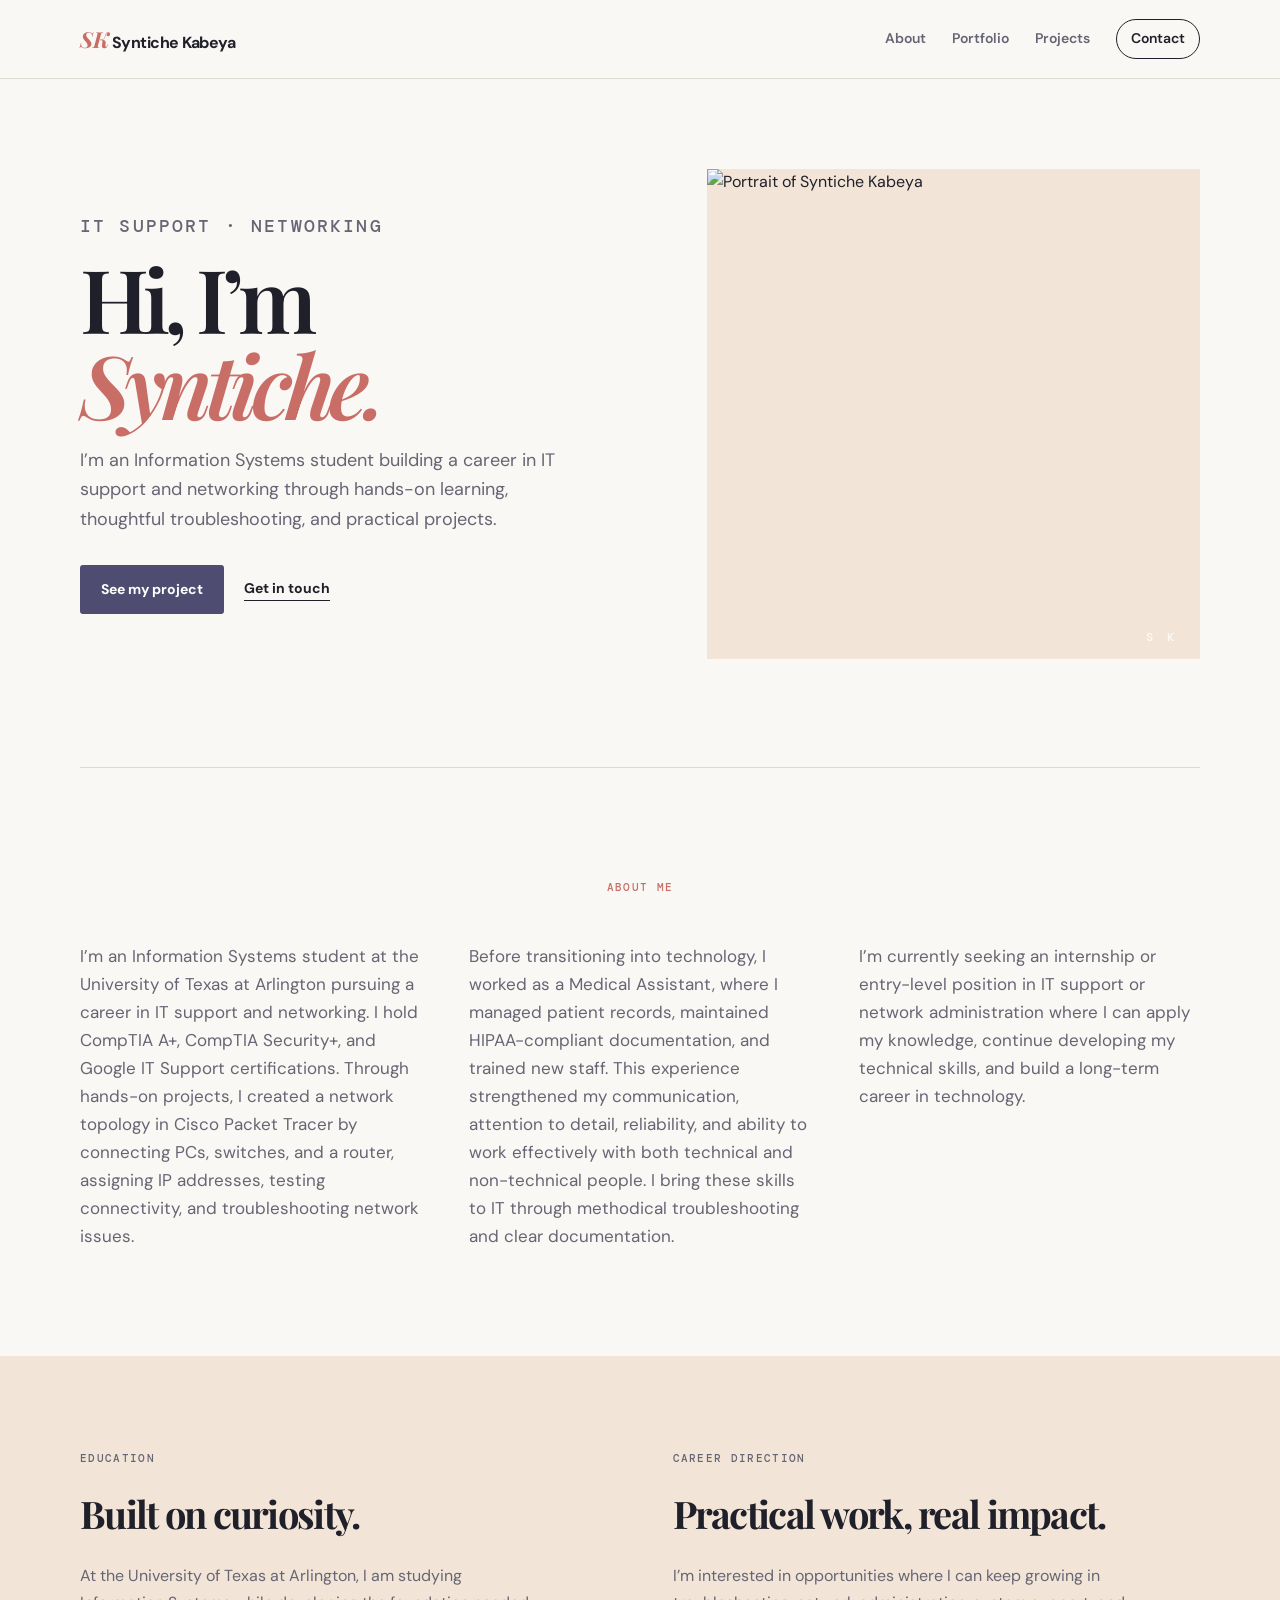
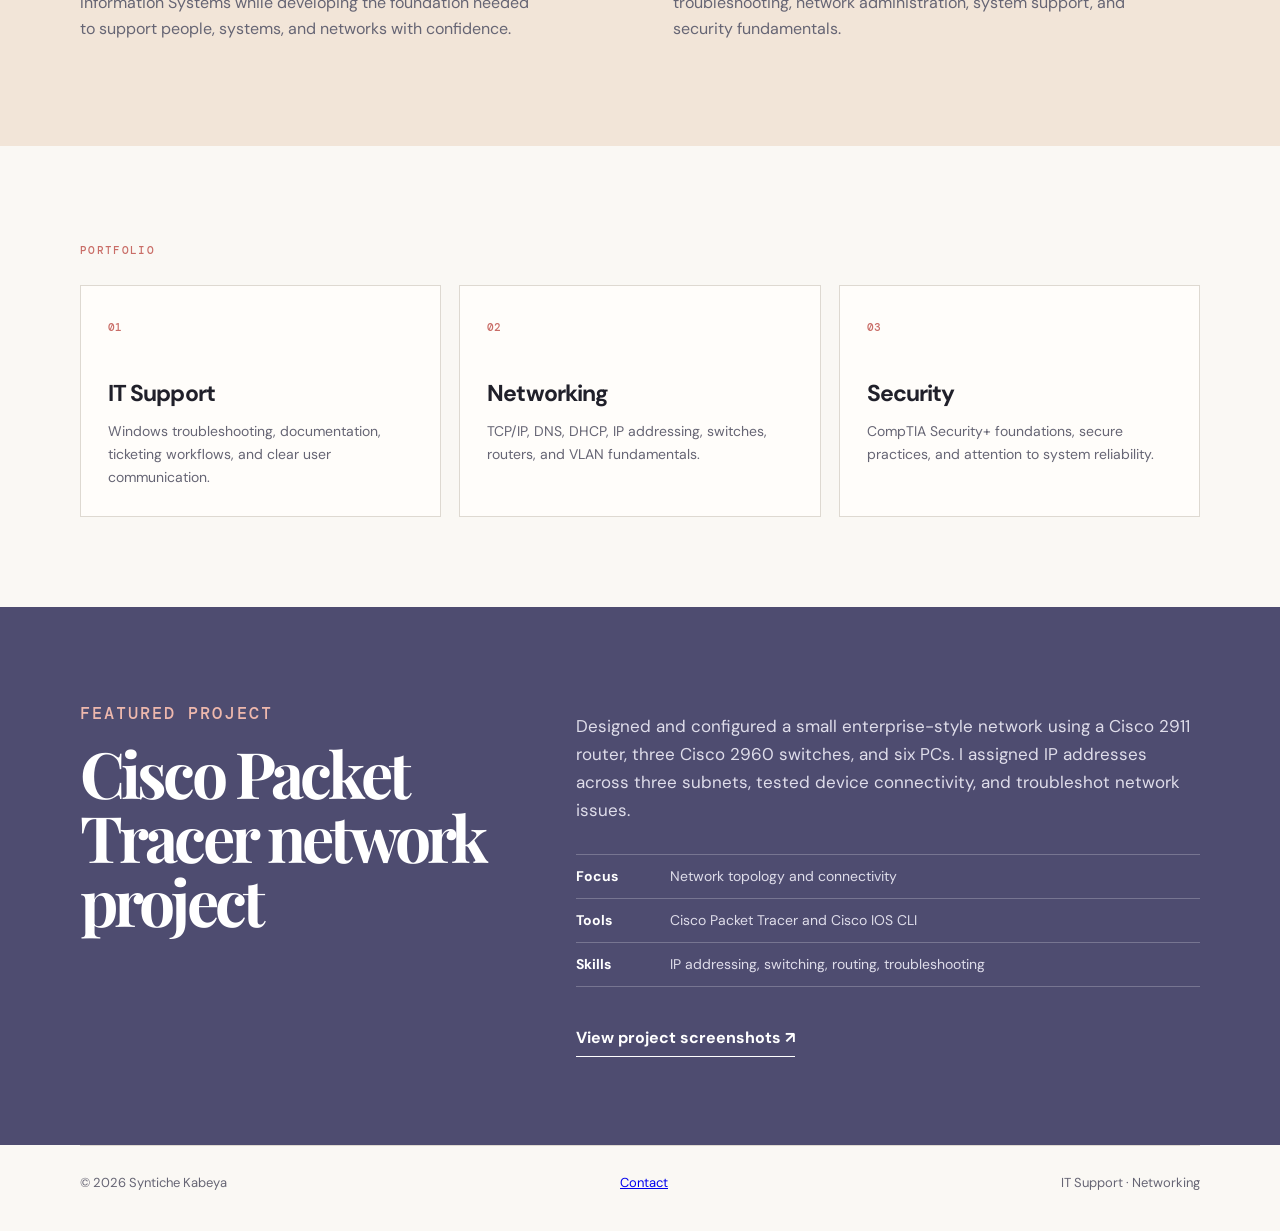
==== index.html @ 3ef498ba "Add files via upload" ====
<!doctype html>
<html lang="en">
<head>
  <meta charset="UTF-8" />
  <meta name="viewport" content="width=device-width, initial-scale=1.0" />
  <meta name="description" content="Portfolio of Syntiche Kabeya, an Information Systems student focused on IT support and networking." />
  <title>Syntiche Kabeya | Portfolio</title>
  <link rel="preconnect" href="https://fonts.googleapis.com" />
  <link rel="preconnect" href="https://fonts.gstatic.com" crossorigin />
  <link href="https://fonts.googleapis.com/css2?family=DM+Mono:wght@400;500&family=DM+Sans:opsz,wght@9..40,400;9..40,500;9..40,600;9..40,700&family=Playfair+Display:ital,wght@0,600;0,700;1,600;1,700&display=swap" rel="stylesheet" />
  <style>
    :root{--ink:#20202a;--muted:#666574;--paper:#faf8f4;--warm:#f2e5d8;--rose:#c96d67;--deep:#4e4c70;--line:#ded9d1;--white:#fffdfa}*{box-sizing:border-box}html{scroll-behavior:smooth}body{margin:0;background:var(--paper);color:var(--ink);font-family:"DM Sans",sans-serif;line-height:1.65}.wrap{width:min(1120px,calc(100% - 48px));margin:auto}.site-header{position:sticky;top:0;z-index:4;background:rgba(250,248,244,.93);backdrop-filter:blur(12px);border-bottom:1px solid var(--line)}.nav{min-height:78px;display:flex;align-items:center;justify-content:space-between;gap:20px}.brand{color:var(--ink);font-weight:700;text-decoration:none;letter-spacing:-.03em}.brand span{color:var(--rose);font-family:"Playfair Display",serif;font-style:italic;font-size:22px}.links{display:flex;align-items:center;gap:26px}.links a{color:var(--muted);font-size:14px;font-weight:600;text-decoration:none}.links a:hover{color:var(--rose)}.contact-pill{border:1px solid var(--ink);border-radius:99px;padding:7px 14px;color:var(--ink)!important}.hero{display:grid;grid-template-columns:1fr .9fr;gap:80px;align-items:center;padding:90px 0 108px}.eyebrow{margin:0 0 17px;color:var(--rose);font:500 11px "DM Mono",monospace;letter-spacing:.12em;text-transform:uppercase}.hero h1,.contact h2{margin:0;font-family:"Playfair Display",serif;font-size:clamp(48px,7vw,88px);font-weight:600;letter-spacing:-.07em;line-height:.98}.hero h1 em,.contact h2 em{color:var(--rose)}.hero p{max-width:500px;color:var(--muted);font-size:18px}.hero-actions{display:flex;gap:20px;align-items:center;margin-top:30px}.button{display:inline-block;background:var(--deep);padding:13px 21px;border-radius:3px;color:#fff;font-size:14px;font-weight:700;text-decoration:none}.quiet-link{color:var(--ink);font-size:14px;font-weight:700;text-decoration:none;border-bottom:1px solid var(--ink)}.portrait{position:relative;margin:0;min-height:490px;background:var(--warm);overflow:hidden}.portrait:after{content:"S K";position:absolute;right:22px;bottom:14px;color:#fff;opacity:.8;font:500 12px "DM Mono",monospace;letter-spacing:.3em}.portrait img{width:100%;height:490px;display:block;object-fit:cover;object-position:center 24%;filter:grayscale(100%)}.intro{padding:105px 0;border-top:1px solid var(--line)}.about-heading{text-align:center}.section-label{margin:7px 0 0;color:var(--rose);font:500 11px "DM Mono",monospace;letter-spacing:.12em;text-transform:uppercase}.about-heading h2{margin:14px 0 64px;font-family:"Playfair Display",serif;font-size:clamp(44px,6vw,70px);letter-spacing:-.065em;line-height:1}.about-heading em{color:var(--rose)}.copy{display:grid;grid-template-columns:repeat(3,1fr);gap:48px}.copy p{margin:0;color:var(--muted);font-size:17px}.story{padding:88px 0;background:var(--warm)}.story-grid{display:grid;grid-template-columns:1fr 1fr;gap:65px}.story h3{margin:18px 0;color:var(--ink);font-family:"Playfair Display",serif;font-size:38px;letter-spacing:-.045em}.story p{max-width:455px;color:var(--muted)}.skills{padding:90px 0}.skills-list{display:grid;grid-template-columns:repeat(3,1fr);gap:18px;margin-top:28px}.skill{padding:27px;border:1px solid var(--line);background:var(--white)}.skill span{font:500 11px "DM Mono",monospace;color:var(--rose)}.skill h3{margin:35px 0 7px;font-size:23px;letter-spacing:-.04em}.skill p{margin:0;color:var(--muted);font-size:14px}.project{padding:88px 0;background:var(--deep);color:#fff}.project-grid{display:grid;grid-template-columns:.8fr 1.2fr;gap:80px}.project .section-label{color:#eeb8ad}.project h2{margin:17px 0;font-family:"Playfair Display",serif;font-size:clamp(38px,5vw,64px);letter-spacing:-.06em;line-height:1}.project p{color:#dfddea;font-size:17px}.project-meta{margin:30px 0;padding:0;list-style:none;border-top:1px solid rgba(255,255,255,.23)}.project-meta li{padding:10px 0;border-bottom:1px solid rgba(255,255,255,.23);font-size:14px;color:#dfddea}.project-meta strong{display:inline-block;width:90px;color:#fff}.resource{display:inline-flex;gap:11px;align-items:center;margin-top:8px;color:#fff;text-decoration:none;font-weight:700;border-bottom:1px solid #fff;padding-bottom:4px}.contact{padding:105px 0}.contact h2{max-width:750px}.contact p{max-width:540px;margin:25px 0;color:var(--muted);font-size:17px}.email{color:var(--rose);font-family:"Playfair Display",serif;font-size:clamp(23px,3vw,36px);font-weight:600;text-decoration:none;border-bottom:1px solid var(--rose)}.footer{display:flex;justify-content:space-between;padding:26px 0 38px;border-top:1px solid var(--line);color:var(--muted);font-size:13px}@media(max-width:720px){.wrap{width:min(100% - 32px,1120px)}.nav{min-height:65px}.links{gap:12px}.links a:not(.contact-pill){display:none}.hero,.story-grid,.project-grid,.copy{grid-template-columns:1fr;gap:36px}.hero{padding:65px 0}.portrait{min-height:380px}.portrait img{height:380px}.intro,.skills,.contact{padding:70px 0}.about-heading h2{margin-bottom:38px}.story{padding:70px 0}.skills-list{grid-template-columns:1fr}.project{padding:70px 0}.footer{flex-direction:column;gap:8px}}
    .contact{position:relative;overflow:hidden;max-width:none;margin:0;padding:108px max(24px,calc((100% - 1120px)/2));background:#b6937e;color:#24242a;text-align:center}.contact:before,.contact:after{content:"";position:absolute;border-radius:50%;pointer-events:none}.contact:before{width:680px;height:680px;top:-410px;left:-140px;border:76px solid rgba(255,250,245,.38);box-shadow:500px 155px 0 -105px rgba(255,250,245,.31),930px -150px 0 -28px rgba(255,250,245,.32)}.contact:after{width:520px;height:520px;right:-210px;bottom:-280px;border:72px solid rgba(255,250,245,.38);box-shadow:-650px 220px 0 -45px rgba(255,250,245,.28)}.contact>*{position:relative;z-index:1}.contact .section-label{color:#5f3f37;margin:0}.contact h2{margin:14px auto 28px;font-family:"DM Sans",sans-serif;font-size:clamp(46px,6vw,78px);font-weight:600;letter-spacing:-.065em;line-height:1}.contact p{max-width:740px;margin:0 auto;color:#29272b;font-size:clamp(18px,2vw,27px);line-height:1.45}.contact-links{display:flex;flex-direction:column;align-items:flex-start;width:min(740px,100%);margin:64px auto 0;gap:26px}.contact-link{color:#29272b;font-family:"DM Sans",sans-serif;font-size:clamp(30px,4vw,52px);font-weight:500;letter-spacing:-.055em;text-decoration:none;border-bottom:2px solid currentColor;line-height:1.1}.contact-link:hover{color:#fff8f2}.contact .email{color:#29272b;font-family:"DM Sans",sans-serif;font-size:clamp(30px,4vw,52px);font-weight:500;border-bottom:2px solid currentColor}.contact .email:hover{color:#fff8f2}@media(max-width:720px){.contact{padding:76px 24px}.contact-links{margin-top:45px;gap:21px}.contact p{font-size:18px}}
  </style>
  <style>.portrait img{filter:none}</style>
  <style>.about-heading h2{display:none}.about-heading{margin-bottom:48px}</style>
</head>
<body>
  <header class="site-header"><nav class="nav wrap" aria-label="Main navigation"><a class="brand" href="index.html"><span>SK</span> Syntiche Kabeya</a><div class="links"><a href="about.html">About</a><a href="portfolio.html">Portfolio</a><a href="projects.html">Projects</a><a class="contact-pill" href="contact.html">Contact</a></div></nav></header>
  <main id="top">
    <section class="hero wrap">
      <div><p class="eyebrow">IT Support · Networking</p><h1>Hi, I’m<br /><em>Syntiche.</em></h1><p>I’m an Information Systems student building a career in IT support and networking through hands-on learning, thoughtful troubleshooting, and practical projects.</p><div class="hero-actions"><a class="button" href="projects.html">See my project</a><a class="quiet-link" href="contact.html">Get in touch</a></div></div>
      <figure class="portrait"><img src="images/syntiche-portrait.jpg" alt="Portrait of Syntiche Kabeya" /></figure>
    </section>
    <section id="about" class="intro wrap"><div class="about-heading"><p class="section-label">About me</p><h2>Learning systems.<br /><em>Solving</em> problems.</h2></div><div class="copy"><p>I’m an Information Systems student at the University of Texas at Arlington pursuing a career in IT support and networking. I hold CompTIA A+, CompTIA Security+, and Google IT Support certifications. Through hands-on projects, I created a network topology in Cisco Packet Tracer by connecting PCs, switches, and a router, assigning IP addresses, testing connectivity, and troubleshooting network issues.</p><p>Before transitioning into technology, I worked as a Medical Assistant, where I managed patient records, maintained HIPAA-compliant documentation, and trained new staff. This experience strengthened my communication, attention to detail, reliability, and ability to work effectively with both technical and non-technical people. I bring these skills to IT through methodical troubleshooting and clear documentation.</p><p>I’m currently seeking an internship or entry-level position in IT support or network administration where I can apply my knowledge, continue developing my technical skills, and build a long-term career in technology.</p></div></section>
    <section class="story"><div class="story-grid wrap"><div><p class="section-label">Education</p><h3>Built on curiosity.</h3><p>At the University of Texas at Arlington, I am studying Information Systems while developing the foundation needed to support people, systems, and networks with confidence.</p></div><div><p class="section-label">Career direction</p><h3>Practical work, real impact.</h3><p>I’m interested in opportunities where I can keep growing in troubleshooting, network administration, system support, and security fundamentals.</p></div></div></section>
    <section id="skills" class="skills wrap"><p class="section-label">Portfolio</p><div class="skills-list"><article class="skill"><span>01</span><h3>IT Support</h3><p>Windows troubleshooting, documentation, ticketing workflows, and clear user communication.</p></article><article class="skill"><span>02</span><h3>Networking</h3><p>TCP/IP, DNS, DHCP, IP addressing, switches, routers, and VLAN fundamentals.</p></article><article class="skill"><span>03</span><h3>Security</h3><p>CompTIA Security+ foundations, secure practices, and attention to system reliability.</p></article></div></section>
    <section id="projects" class="project"><div class="project-grid wrap"><div><p class="section-label">Featured project</p><h2>Cisco Packet Tracer network project</h2></div><div><p>Designed and configured a small enterprise-style network using a Cisco 2911 router, three Cisco 2960 switches, and six PCs. I assigned IP addresses across three subnets, tested device connectivity, and troubleshot network issues.</p><ul class="project-meta"><li><strong>Focus</strong> Network topology and connectivity</li><li><strong>Tools</strong> Cisco Packet Tracer and Cisco IOS CLI</li><li><strong>Skills</strong> IP addressing, switching, routing, troubleshooting</li></ul><a class="resource" href="resources.pdf" target="_blank" rel="noopener">View project screenshots ↗</a></div></div></section>
  </main>
  <footer class="footer wrap"><span>© 2026 Syntiche Kabeya</span><a href="contact.html">Contact</a><span>IT Support · Networking</span></footer>
</body>
</html>
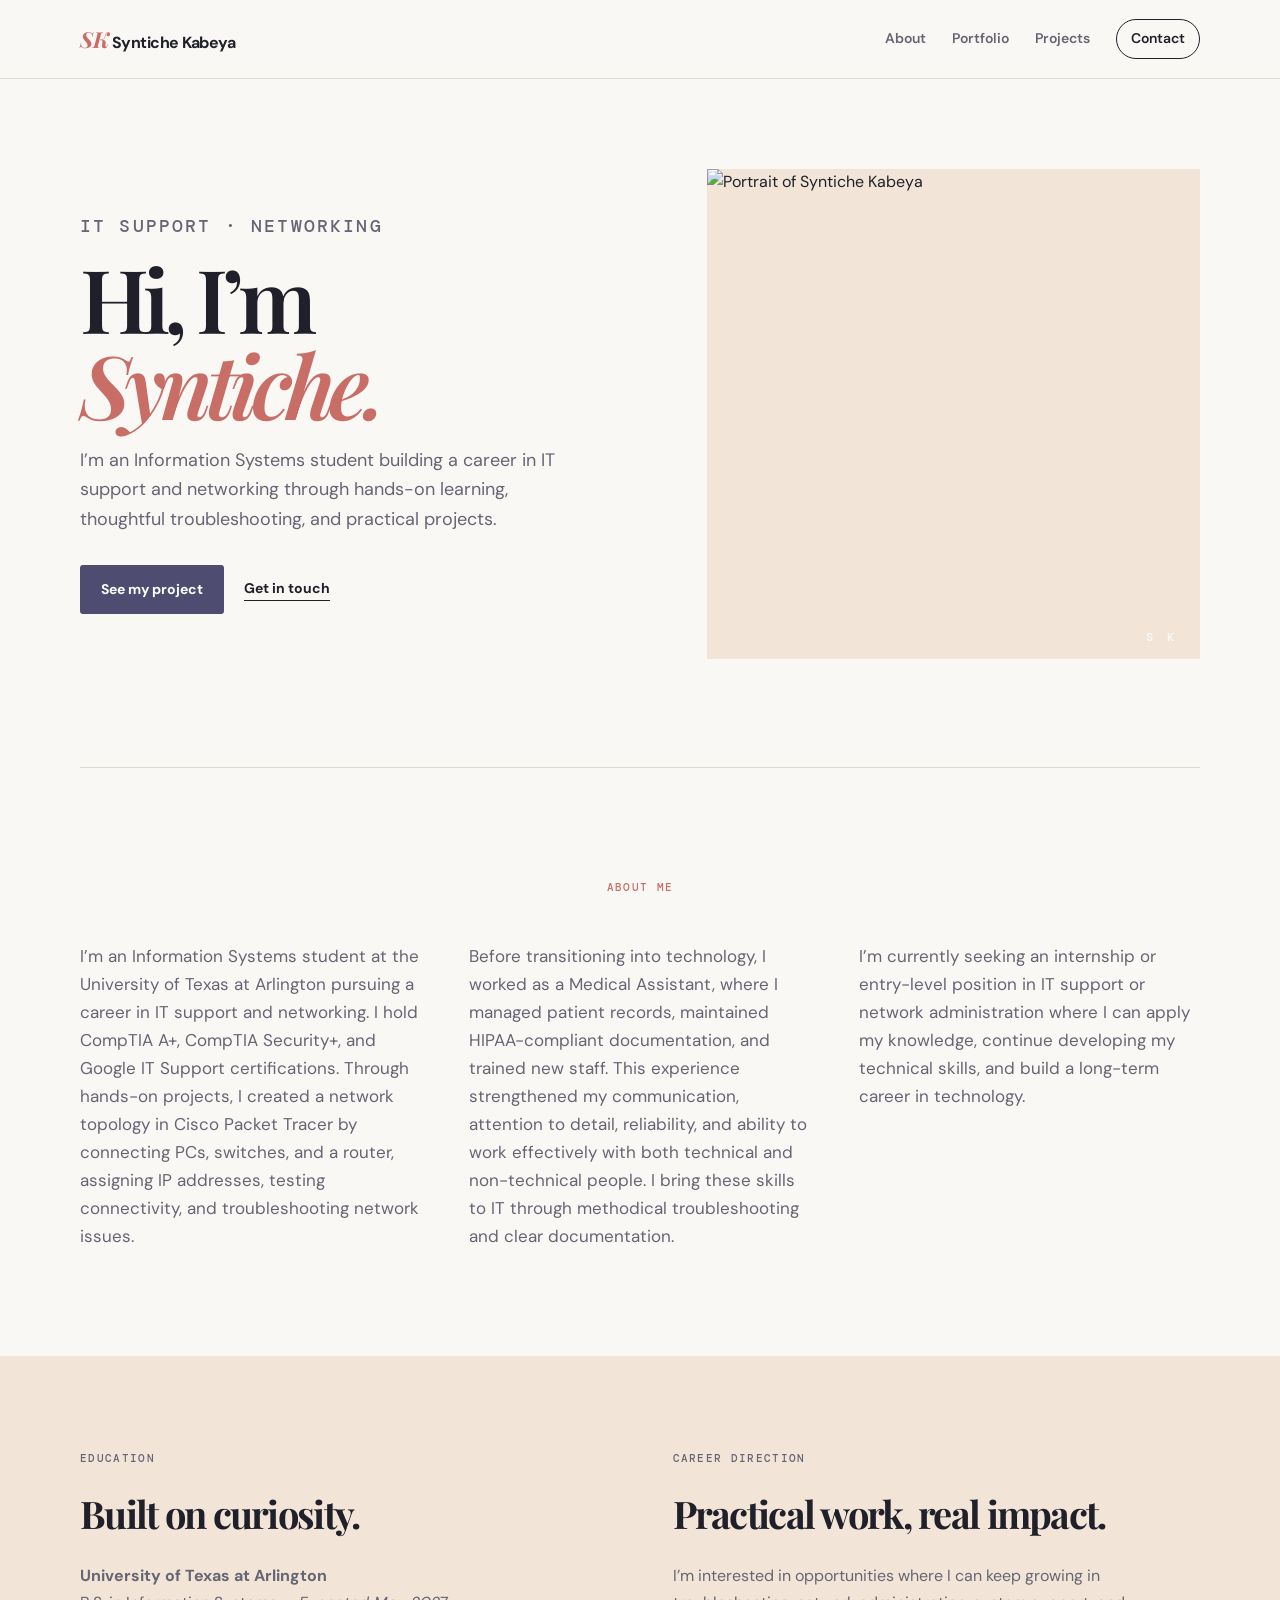
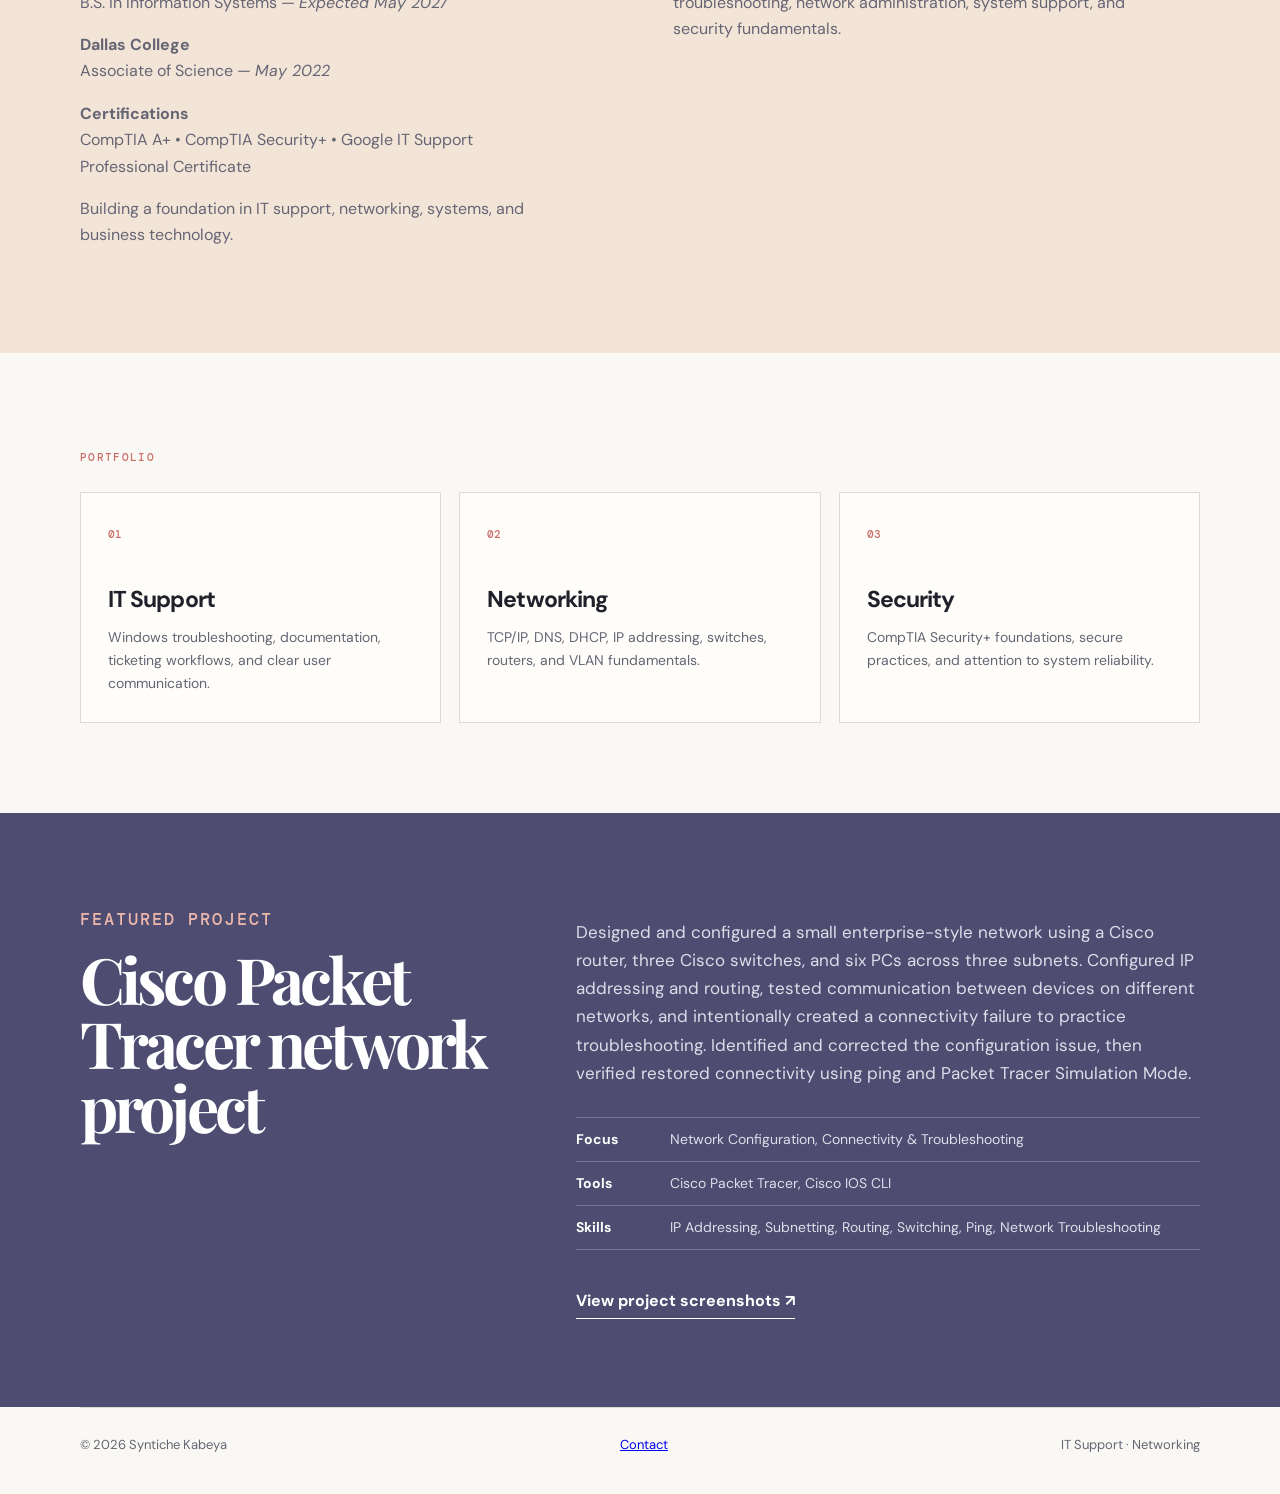
==== commit acb9c597: "Add files via upload" ====
--- a/index.html
+++ b/index.html
@@ -23,9 +23,9 @@
       <figure class="portrait"><img src="images/syntiche-portrait.jpg" alt="Portrait of Syntiche Kabeya" /></figure>
     </section>
     <section id="about" class="intro wrap"><div class="about-heading"><p class="section-label">About me</p><h2>Learning systems.<br /><em>Solving</em> problems.</h2></div><div class="copy"><p>I’m an Information Systems student at the University of Texas at Arlington pursuing a career in IT support and networking. I hold CompTIA A+, CompTIA Security+, and Google IT Support certifications. Through hands-on projects, I created a network topology in Cisco Packet Tracer by connecting PCs, switches, and a router, assigning IP addresses, testing connectivity, and troubleshooting network issues.</p><p>Before transitioning into technology, I worked as a Medical Assistant, where I managed patient records, maintained HIPAA-compliant documentation, and trained new staff. This experience strengthened my communication, attention to detail, reliability, and ability to work effectively with both technical and non-technical people. I bring these skills to IT through methodical troubleshooting and clear documentation.</p><p>I’m currently seeking an internship or entry-level position in IT support or network administration where I can apply my knowledge, continue developing my technical skills, and build a long-term career in technology.</p></div></section>
-    <section class="story"><div class="story-grid wrap"><div><p class="section-label">Education</p><h3>Built on curiosity.</h3><p>At the University of Texas at Arlington, I am studying Information Systems while developing the foundation needed to support people, systems, and networks with confidence.</p></div><div><p class="section-label">Career direction</p><h3>Practical work, real impact.</h3><p>I’m interested in opportunities where I can keep growing in troubleshooting, network administration, system support, and security fundamentals.</p></div></div></section>
+    <section class="story"><div class="story-grid wrap"><div><p class="section-label">Education</p><h3>Built on curiosity.</h3><p><strong>University of Texas at Arlington</strong><br>B.S. in Information Systems &mdash; <em>Expected May 2027</em></p><p><strong>Dallas College</strong><br>Associate of Science &mdash; <em>May 2022</em></p><p><strong>Certifications</strong><br>CompTIA A+ &bull; CompTIA Security+ &bull; Google IT Support Professional Certificate</p><p>Building a foundation in IT support, networking, systems, and business technology.</p></div><div><p class="section-label">Career direction</p><h3>Practical work, real impact.</h3><p>I’m interested in opportunities where I can keep growing in troubleshooting, network administration, system support, and security fundamentals.</p></div></div></section>
     <section id="skills" class="skills wrap"><p class="section-label">Portfolio</p><div class="skills-list"><article class="skill"><span>01</span><h3>IT Support</h3><p>Windows troubleshooting, documentation, ticketing workflows, and clear user communication.</p></article><article class="skill"><span>02</span><h3>Networking</h3><p>TCP/IP, DNS, DHCP, IP addressing, switches, routers, and VLAN fundamentals.</p></article><article class="skill"><span>03</span><h3>Security</h3><p>CompTIA Security+ foundations, secure practices, and attention to system reliability.</p></article></div></section>
-    <section id="projects" class="project"><div class="project-grid wrap"><div><p class="section-label">Featured project</p><h2>Cisco Packet Tracer network project</h2></div><div><p>Designed and configured a small enterprise-style network using a Cisco 2911 router, three Cisco 2960 switches, and six PCs. I assigned IP addresses across three subnets, tested device connectivity, and troubleshot network issues.</p><ul class="project-meta"><li><strong>Focus</strong> Network topology and connectivity</li><li><strong>Tools</strong> Cisco Packet Tracer and Cisco IOS CLI</li><li><strong>Skills</strong> IP addressing, switching, routing, troubleshooting</li></ul><a class="resource" href="resources.pdf" target="_blank" rel="noopener">View project screenshots ↗</a></div></div></section>
+    <section id="projects" class="project"><div class="project-grid wrap"><div><p class="section-label">Featured project</p><h2>Cisco Packet Tracer network project</h2></div><div><p>Designed and configured a small enterprise-style network using a Cisco router, three Cisco switches, and six PCs across three subnets. Configured IP addressing and routing, tested communication between devices on different networks, and intentionally created a connectivity failure to practice troubleshooting. Identified and corrected the configuration issue, then verified restored connectivity using ping and Packet Tracer Simulation Mode.</p><ul class="project-meta"><li><strong>Focus</strong> Network Configuration, Connectivity &amp; Troubleshooting</li><li><strong>Tools</strong> Cisco Packet Tracer, Cisco IOS CLI</li><li><strong>Skills</strong> IP Addressing, Subnetting, Routing, Switching, Ping, Network Troubleshooting</li></ul><a class="resource" href="resources.pdf" target="_blank" rel="noopener">View project screenshots ↗</a></div></div></section>
   </main>
   <footer class="footer wrap"><span>© 2026 Syntiche Kabeya</span><a href="contact.html">Contact</a><span>IT Support · Networking</span></footer>
 </body>
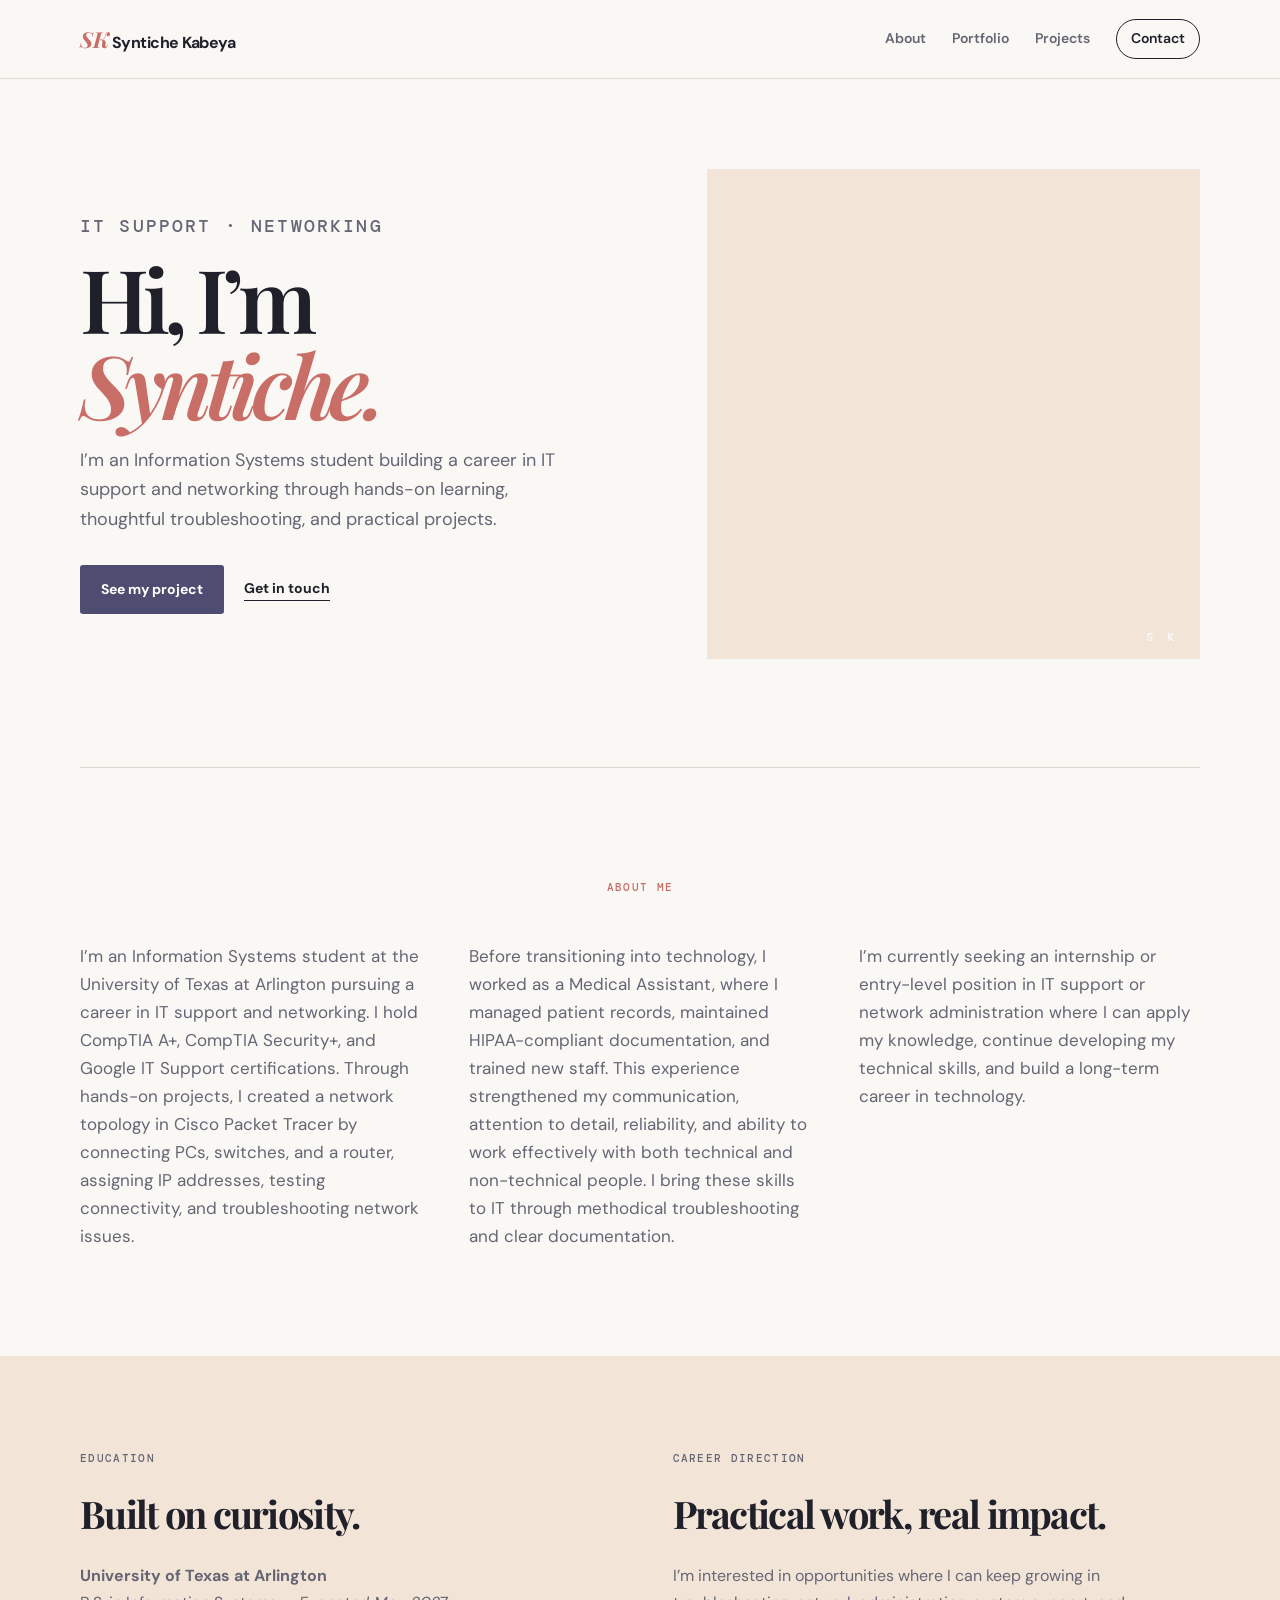
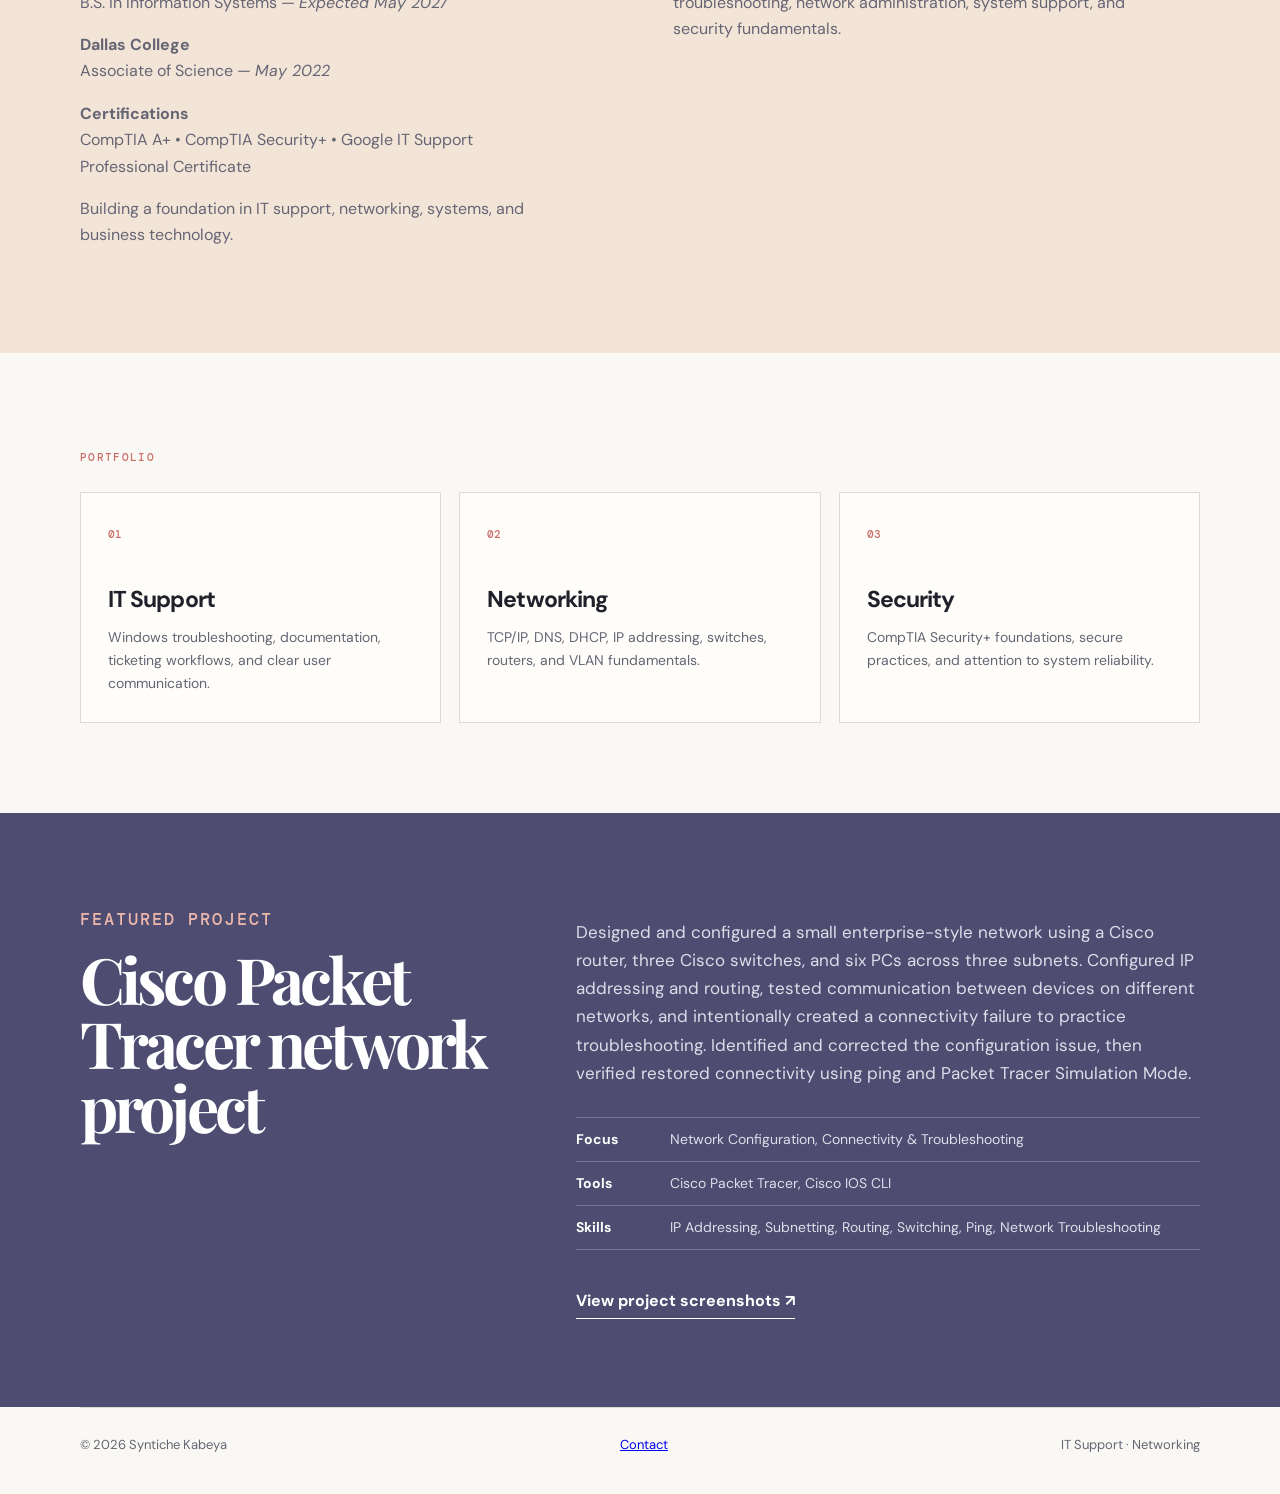
==== commit ecb1d5a9: "Change portrait image source in index.html Updated the portrait image source in the hero section." ====
--- a/index.html
+++ b/index.html
@@ -20,7 +20,7 @@
   <main id="top">
     <section class="hero wrap">
       <div><p class="eyebrow">IT Support · Networking</p><h1>Hi, I’m<br /><em>Syntiche.</em></h1><p>I’m an Information Systems student building a career in IT support and networking through hands-on learning, thoughtful troubleshooting, and practical projects.</p><div class="hero-actions"><a class="button" href="projects.html">See my project</a><a class="quiet-link" href="contact.html">Get in touch</a></div></div>
-      <figure class="portrait"><img src="images/syntiche-portrait.jpg" alt="Portrait of Syntiche Kabeya" /></figure>
+      <figure class="portrait"><src="portrait.jpeg" alt="Portrait of Syntiche Kabeya" /></figure>
     </section>
     <section id="about" class="intro wrap"><div class="about-heading"><p class="section-label">About me</p><h2>Learning systems.<br /><em>Solving</em> problems.</h2></div><div class="copy"><p>I’m an Information Systems student at the University of Texas at Arlington pursuing a career in IT support and networking. I hold CompTIA A+, CompTIA Security+, and Google IT Support certifications. Through hands-on projects, I created a network topology in Cisco Packet Tracer by connecting PCs, switches, and a router, assigning IP addresses, testing connectivity, and troubleshooting network issues.</p><p>Before transitioning into technology, I worked as a Medical Assistant, where I managed patient records, maintained HIPAA-compliant documentation, and trained new staff. This experience strengthened my communication, attention to detail, reliability, and ability to work effectively with both technical and non-technical people. I bring these skills to IT through methodical troubleshooting and clear documentation.</p><p>I’m currently seeking an internship or entry-level position in IT support or network administration where I can apply my knowledge, continue developing my technical skills, and build a long-term career in technology.</p></div></section>
     <section class="story"><div class="story-grid wrap"><div><p class="section-label">Education</p><h3>Built on curiosity.</h3><p><strong>University of Texas at Arlington</strong><br>B.S. in Information Systems &mdash; <em>Expected May 2027</em></p><p><strong>Dallas College</strong><br>Associate of Science &mdash; <em>May 2022</em></p><p><strong>Certifications</strong><br>CompTIA A+ &bull; CompTIA Security+ &bull; Google IT Support Professional Certificate</p><p>Building a foundation in IT support, networking, systems, and business technology.</p></div><div><p class="section-label">Career direction</p><h3>Practical work, real impact.</h3><p>I’m interested in opportunities where I can keep growing in troubleshooting, network administration, system support, and security fundamentals.</p></div></div></section>
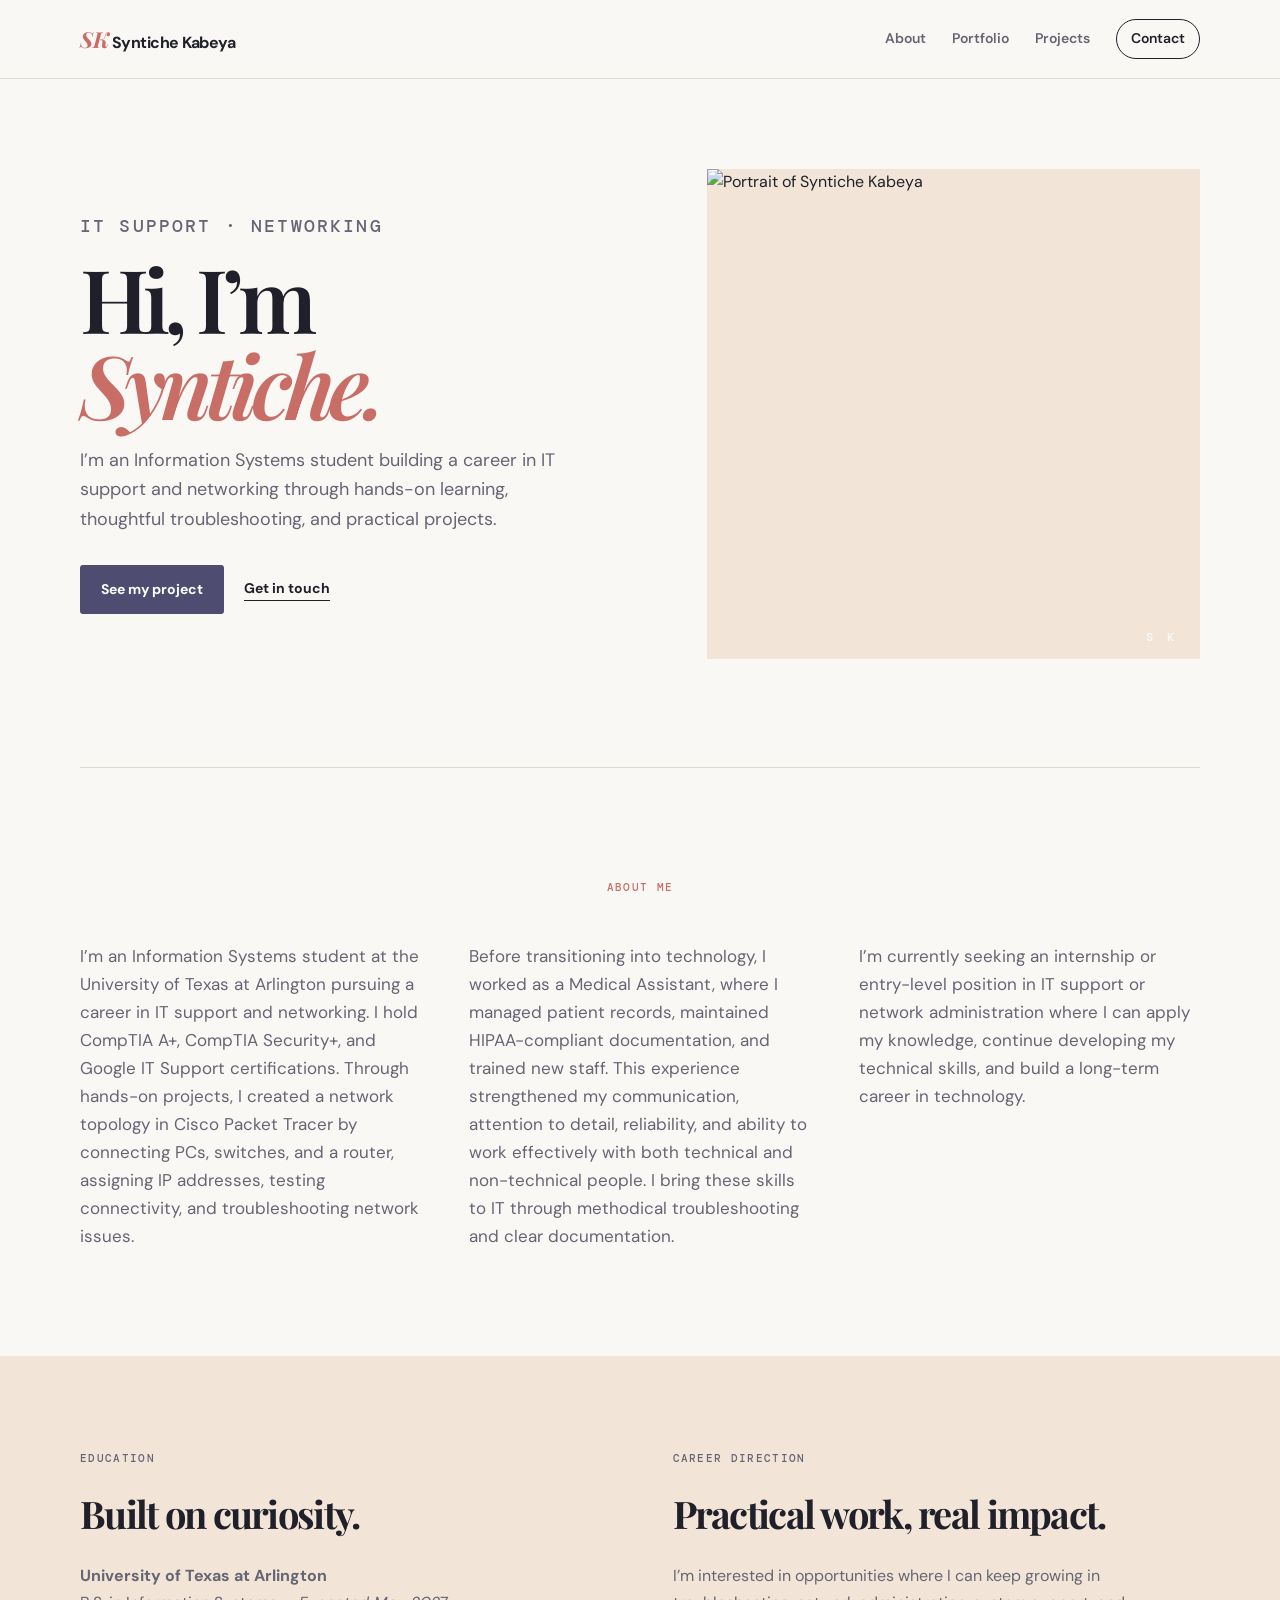
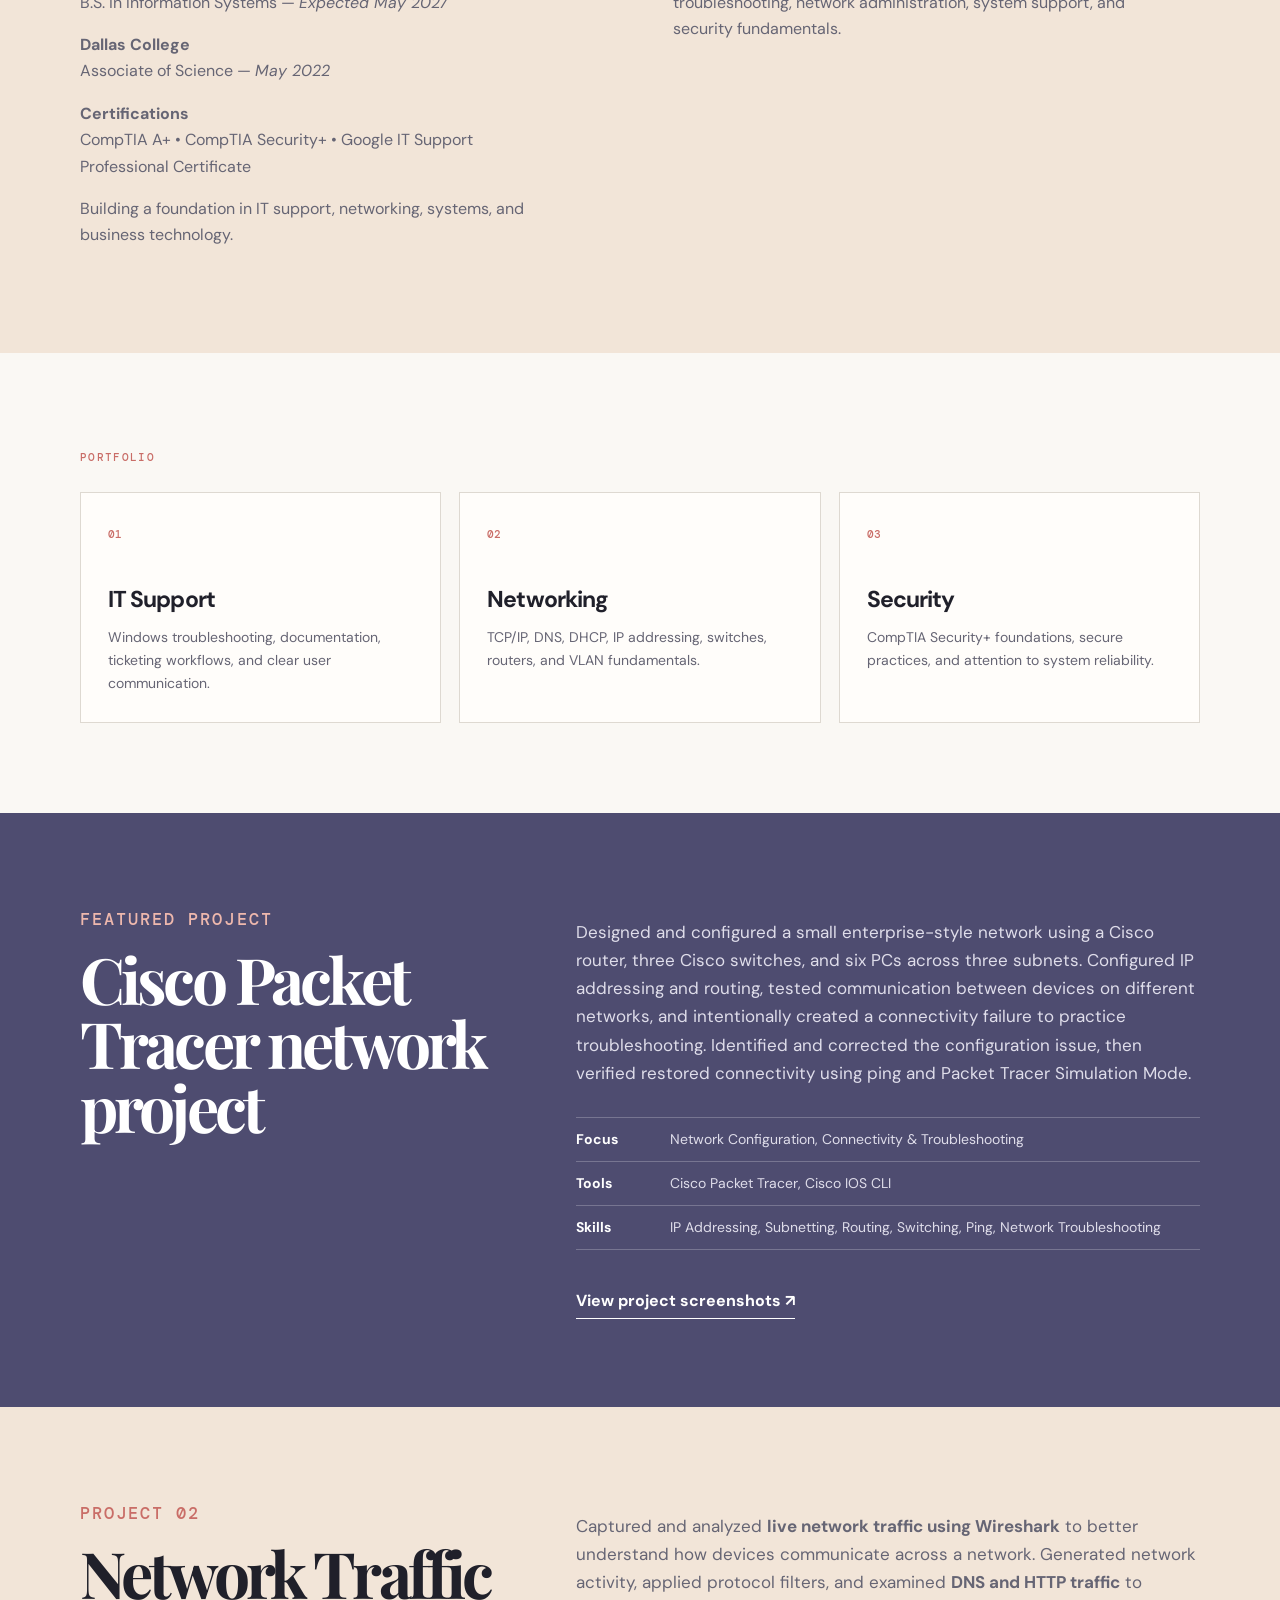
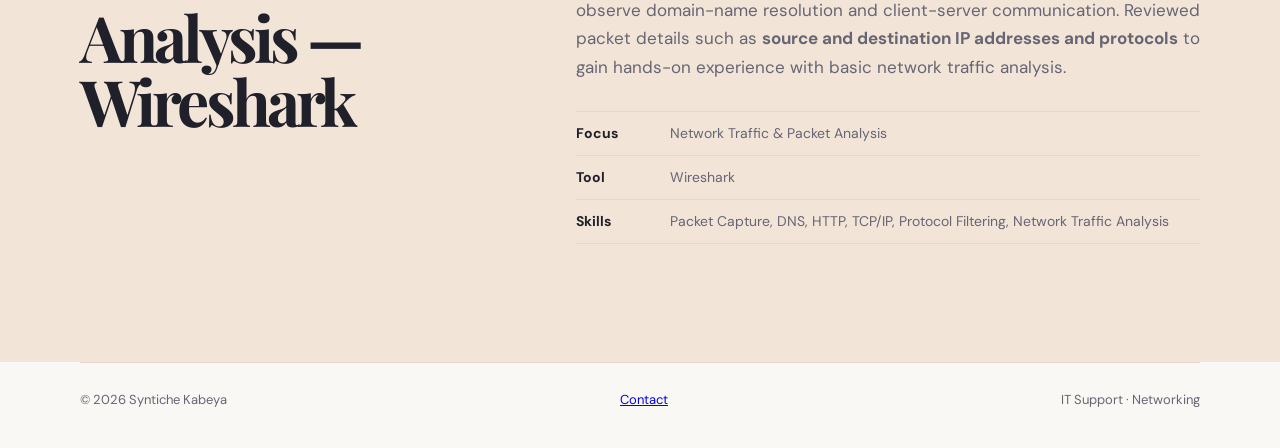
==== commit ea6f901b: "Add files via upload" ====
--- a/index.html
+++ b/index.html
@@ -14,18 +14,20 @@
   </style>
   <style>.portrait img{filter:none}</style>
   <style>.about-heading h2{display:none}.about-heading{margin-bottom:48px}</style>
+  <style>.project.project-light{background:var(--warm);color:var(--ink)}.project-light .section-label{color:var(--rose)}.project-light p,.project-light .project-meta li{color:var(--muted)}.project-light .project-meta{border-color:var(--line)}.project-light .project-meta li{border-color:var(--line)}.project-light .project-meta strong{color:var(--ink)}</style>
 </head>
 <body>
   <header class="site-header"><nav class="nav wrap" aria-label="Main navigation"><a class="brand" href="index.html"><span>SK</span> Syntiche Kabeya</a><div class="links"><a href="about.html">About</a><a href="portfolio.html">Portfolio</a><a href="projects.html">Projects</a><a class="contact-pill" href="contact.html">Contact</a></div></nav></header>
   <main id="top">
     <section class="hero wrap">
       <div><p class="eyebrow">IT Support · Networking</p><h1>Hi, I’m<br /><em>Syntiche.</em></h1><p>I’m an Information Systems student building a career in IT support and networking through hands-on learning, thoughtful troubleshooting, and practical projects.</p><div class="hero-actions"><a class="button" href="projects.html">See my project</a><a class="quiet-link" href="contact.html">Get in touch</a></div></div>
-      <figure class="portrait"><src="portrait.jpeg" alt="Portrait of Syntiche Kabeya" /></figure>
+      <figure class="portrait"><img src="images/syntiche-portrait.jpg" alt="Portrait of Syntiche Kabeya" /></figure>
     </section>
     <section id="about" class="intro wrap"><div class="about-heading"><p class="section-label">About me</p><h2>Learning systems.<br /><em>Solving</em> problems.</h2></div><div class="copy"><p>I’m an Information Systems student at the University of Texas at Arlington pursuing a career in IT support and networking. I hold CompTIA A+, CompTIA Security+, and Google IT Support certifications. Through hands-on projects, I created a network topology in Cisco Packet Tracer by connecting PCs, switches, and a router, assigning IP addresses, testing connectivity, and troubleshooting network issues.</p><p>Before transitioning into technology, I worked as a Medical Assistant, where I managed patient records, maintained HIPAA-compliant documentation, and trained new staff. This experience strengthened my communication, attention to detail, reliability, and ability to work effectively with both technical and non-technical people. I bring these skills to IT through methodical troubleshooting and clear documentation.</p><p>I’m currently seeking an internship or entry-level position in IT support or network administration where I can apply my knowledge, continue developing my technical skills, and build a long-term career in technology.</p></div></section>
     <section class="story"><div class="story-grid wrap"><div><p class="section-label">Education</p><h3>Built on curiosity.</h3><p><strong>University of Texas at Arlington</strong><br>B.S. in Information Systems &mdash; <em>Expected May 2027</em></p><p><strong>Dallas College</strong><br>Associate of Science &mdash; <em>May 2022</em></p><p><strong>Certifications</strong><br>CompTIA A+ &bull; CompTIA Security+ &bull; Google IT Support Professional Certificate</p><p>Building a foundation in IT support, networking, systems, and business technology.</p></div><div><p class="section-label">Career direction</p><h3>Practical work, real impact.</h3><p>I’m interested in opportunities where I can keep growing in troubleshooting, network administration, system support, and security fundamentals.</p></div></div></section>
     <section id="skills" class="skills wrap"><p class="section-label">Portfolio</p><div class="skills-list"><article class="skill"><span>01</span><h3>IT Support</h3><p>Windows troubleshooting, documentation, ticketing workflows, and clear user communication.</p></article><article class="skill"><span>02</span><h3>Networking</h3><p>TCP/IP, DNS, DHCP, IP addressing, switches, routers, and VLAN fundamentals.</p></article><article class="skill"><span>03</span><h3>Security</h3><p>CompTIA Security+ foundations, secure practices, and attention to system reliability.</p></article></div></section>
     <section id="projects" class="project"><div class="project-grid wrap"><div><p class="section-label">Featured project</p><h2>Cisco Packet Tracer network project</h2></div><div><p>Designed and configured a small enterprise-style network using a Cisco router, three Cisco switches, and six PCs across three subnets. Configured IP addressing and routing, tested communication between devices on different networks, and intentionally created a connectivity failure to practice troubleshooting. Identified and corrected the configuration issue, then verified restored connectivity using ping and Packet Tracer Simulation Mode.</p><ul class="project-meta"><li><strong>Focus</strong> Network Configuration, Connectivity &amp; Troubleshooting</li><li><strong>Tools</strong> Cisco Packet Tracer, Cisco IOS CLI</li><li><strong>Skills</strong> IP Addressing, Subnetting, Routing, Switching, Ping, Network Troubleshooting</li></ul><a class="resource" href="resources.pdf" target="_blank" rel="noopener">View project screenshots ↗</a></div></div></section>
+    <section class="project project-light"><div class="project-grid wrap"><div><p class="section-label">Project 02</p><h2>Network Traffic Analysis — Wireshark</h2></div><div><p>Captured and analyzed <strong>live network traffic using Wireshark</strong> to better understand how devices communicate across a network. Generated network activity, applied protocol filters, and examined <strong>DNS and HTTP traffic</strong> to observe domain-name resolution and client-server communication. Reviewed packet details such as <strong>source and destination IP addresses and protocols</strong> to gain hands-on experience with basic network traffic analysis.</p><ul class="project-meta"><li><strong>Focus</strong> Network Traffic &amp; Packet Analysis</li><li><strong>Tool</strong> Wireshark</li><li><strong>Skills</strong> Packet Capture, DNS, HTTP, TCP/IP, Protocol Filtering, Network Traffic Analysis</li></ul></div></div></section>
   </main>
   <footer class="footer wrap"><span>© 2026 Syntiche Kabeya</span><a href="contact.html">Contact</a><span>IT Support · Networking</span></footer>
 </body>
